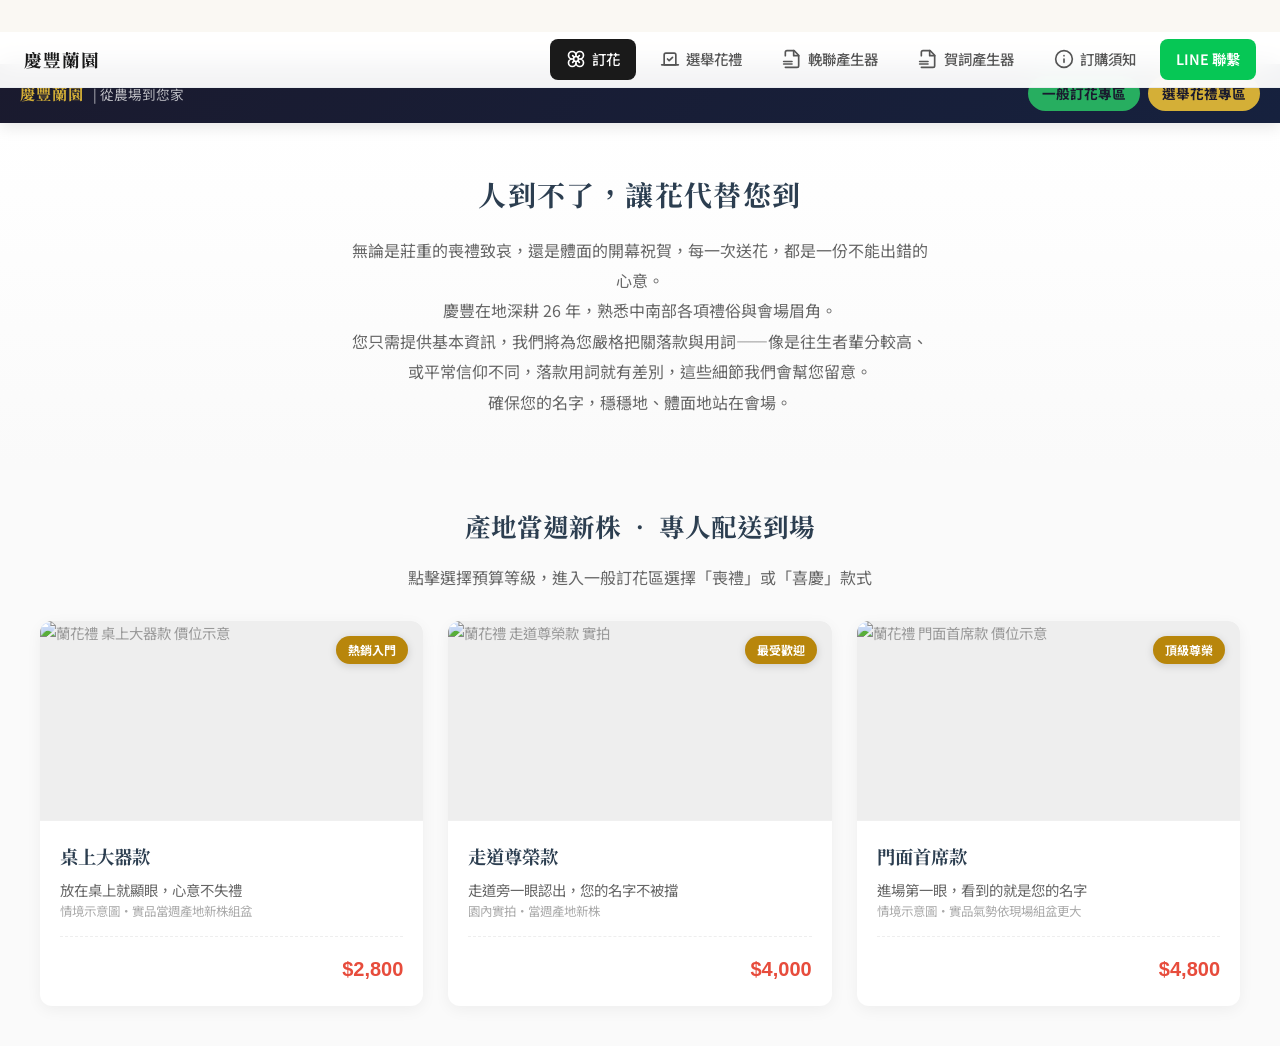
==== index.html @ 632ec134 "Update index.html" ====
<!DOCTYPE html>
<html lang="zh-TW">

<head>
    <meta charset="UTF-8">
    <meta name="viewport" content="width=device-width, initial-scale=1.0">
    <title>慶豐蘭園 - 雲林北港產地直送 | 開幕誌慶・追思花籃・專業蘭花禮</title>
    <meta name="description" content="【雲林嘉義免運配送】北港在地26年蘭園，老師傅專業種植。開幕喬遷、追思致哀，當日現組產地直送。線上訂購快速方便，免出門即刻傳達心意。">

    <!-- Open Graph -->
    <meta property="og:title" content="慶豐蘭園 - 雲林北港產地直送">
    <meta property="og:description" content="開幕誌慶・追思花籃・專業蘭花禮，產地直送到府">
    <meta property="og:type" content="website">

    <!-- Structured Data -->
    <script type="application/ld+json">
    {
        "@context": "https://schema.org",
        "@type": "LocalBusiness",
        "name": "慶豐蘭園",
        "description": "雲林北港專業蝴蝶蘭農場，提供開幕誌慶、追思花籃、廟宇聖誕花禮，產地直送",
        "address": {
            "@type": "PostalAddress",
            "addressLocality": "北港鎮",
            "addressRegion": "雲林縣",
            "addressCountry": "TW"
        },
        "telephone": "0988-811-607",
        "priceRange": "$$"
    }
    </script>

    <link rel="preconnect" href="https://fonts.googleapis.com">
    <link rel="preconnect" href="https://fonts.gstatic.com" crossorigin>
    <link
        href="https://fonts.googleapis.com/css2?family=LXGW+WenKai+TC:wght@400;700&family=Noto+Sans+TC:wght@400;500;700&family=Noto+Serif+TC:wght@500;700&display=swap"
        rel="stylesheet">

    <style>
        /* ===== Design System ===== */
        :root {
            --bg-white: #FAF8F3;
            /* Cream color */
            --bg-light: #F4F1E9;
            /* Slightly darker cream for alternating */
            --text-dark: #1A1A1A;
            --text-mid: #555555;
            --text-light: #999999;
            --accent-gold: #B8860B;
            /* Accent Gold */
            --accent-gold-hover: #997009;
            --primary-green: #1B4332;
            /* Primary Dark Green */
            --primary-green-hover: #143527;
            --funeral-dark: #2c2c2c;
            --funeral-bg: #1B4332;
            --line-green: #06C755;
            --border: #E8E6DF;
            --shadow: 0 4px 12px rgba(0, 0, 0, 0.04);
            --shadow-hover: 0 10px 25px rgba(27, 67, 50, 0.08);
            --radius: 12px;
            --radius-lg: 16px;
        }

        * {
            margin: 0;
            padding: 0;
            box-sizing: border-box;
        }

        html {
            scroll-behavior: smooth;
        }

        body {
            font-family: 'Noto Sans TC', sans-serif;
            background: var(--bg-white);
            color: var(--text-dark);
            line-height: 1.7;
        }

        h1,
        h2,
        h3,
        .step-title {
            font-family: 'Noto Serif TC', serif;
        }

        /* ===== Hero ===== */
        .hero {
            min-height: 60vh;
            background: var(--primary-green);
            display: flex;
            flex-direction: column;
            justify-content: center;
            align-items: center;
            text-align: center;
            padding: 80px 24px 60px;
            position: relative;
            overflow: hidden;
        }

        .hero-photo-placeholder {
            position: absolute;
            inset: 0;
            background: linear-gradient(135deg, var(--primary-green) 0%, #0d2818 100%);
            opacity: 1;
        }

        .hero-content {
            position: relative;
            z-index: 1;
            max-width: 700px;
        }

        .hero-badge {
            display: inline-block;
            background: rgba(184, 134, 11, 0.2);
            color: var(--accent-gold);
            padding: 6px 20px;
            border-radius: 50px;
            font-size: 0.85rem;
            font-weight: 500;
            margin-bottom: 20px;
            border: 1px solid rgba(184, 134, 11, 0.3);
        }

        .hero h1 {
            font-size: 3rem;
            font-weight: 700;
            color: #fff;
            margin-bottom: 12px;
            letter-spacing: 4px;
        }

        .hero-subtitle {
            font-size: 1.15rem;
            color: rgba(255, 255, 255, 0.8);
            margin-bottom: 36px;
            font-weight: 400;
        }

        .hero-cta {
            display: inline-block;
            background: var(--accent-gold);
            color: #fff;
            padding: 16px 40px;
            border-radius: 50px;
            font-size: 1.1rem;
            font-weight: 700;
            text-decoration: none;
            transition: all 0.3s;
            box-shadow: 0 6px 20px rgba(184, 134, 11, 0.3);
        }

        .hero-cta:hover {
            transform: translateY(-2px);
            box-shadow: 0 10px 30px rgba(184, 134, 11, 0.4);
        }

        /* ===== Main Content ===== */
        .main-content {
            max-width: 680px;
            margin: 0 auto;
            padding: 0 16px;
        }

        /* ===== Cleaned up old form CSS ===== */

        /* ===== Footer ===== */
        .site-footer {
            background: var(--primary-green);
            color: rgba(255, 255, 255, 0.6);
            text-align: center;
            padding: 48px 24px;
            font-size: 0.85rem;
            line-height: 2;
        }

        .site-footer a {
            color: var(--accent-gold);
            text-decoration: none;
        }

        .site-footer a:hover {
            text-decoration: underline;
        }

        /* ===== Responsive ===== */
        @media (max-width: 600px) {
            .hero h1 {
                font-size: 2.2rem;
            }

            .scene-grid {
                grid-template-columns: 1fr;
            }

            .form-row {
                grid-template-columns: 1fr;
            }

            .card-preview {
                max-width: 100%;
            }
        }

        /* === 首頁目錄與工具區專用樣式 === */
        /* 頂部品牌列 */
        .top-brand-bar {
            background: linear-gradient(135deg, #1a1a2e 0%, #16213e 100%);
            color: #fff;
            padding: 12px 20px;
            display: flex;
            justify-content: space-between;
            align-items: center;
            font-size: 0.95rem;
            position: sticky;
            top: 0;
            z-index: 100;
            box-shadow: 0 4px 15px rgba(0, 0, 0, 0.1);
        }

        .brand-info strong {
            font-family: 'Noto Serif TC', serif;
            letter-spacing: 1px;
            color: #d4af37;
        }

        .brand-info span {
            color: rgba(255, 255, 255, 0.7);
            font-size: 0.85rem;
            margin-left: 6px;
        }

        .election-btn {
            background: #d4af37;
            color: #1a1a2e;
            padding: 6px 14px;
            border-radius: 20px;
            font-weight: bold;
            font-size: 0.85rem;
            text-decoration: none;
            transition: transform 0.2s, box-shadow 0.2s;
        }

        .election-btn:hover {
            transform: translateY(-1px);
            box-shadow: 0 4px 10px rgba(212, 175, 55, 0.3);
            color: #1a1a2e;
        }

        /* 目錄區塊 */
        .catalog-section {
            padding: 40px 20px;
            background: #fafafa;
        }

        .catalog-header {
            text-align: center;
            margin-bottom: 30px;
        }

        .catalog-header h2 {
            font-family: 'Noto Serif TC', serif;
            color: #2c3e50;
            margin-bottom: 15px;
            font-size: 1.6rem;
        }

        .catalog-filters {
            display: flex;
            justify-content: center;
            gap: 10px;
            flex-wrap: wrap;
        }

        .filter-btn {
            padding: 8px 16px;
            border: 1px solid #ddd;
            background: #fff;
            border-radius: 20px;
            font-size: 0.9rem;
            color: #666;
            cursor: pointer;
            transition: all 0.3s ease;
        }

        .filter-btn.active {
            background: #2c3e50;
            color: #fff;
            border-color: #2c3e50;
        }

        .catalog-grid {
            display: grid;
            grid-template-columns: repeat(auto-fill, minmax(280px, 1fr));
            gap: 25px;
            max-width: 1200px;
            margin: 0 auto;
        }

        .product-card {
            background: #fff;
            border-radius: 12px;
            overflow: hidden;
            box-shadow: 0 4px 15px rgba(0, 0, 0, 0.05);
            transition: transform 0.3s ease, box-shadow 0.3s ease;
            cursor: pointer;
            position: relative;
            display: flex;
            flex-direction: column;
            text-decoration: none;
        }

        .product-card:hover {
            transform: translateY(-5px);
            box-shadow: 0 10px 25px rgba(0, 0, 0, 0.1);
        }

        .product-img-placeholder {
            width: 100%;
            height: 200px;
            background: #eee;
            display: flex;
            align-items: center;
            justify-content: center;
            color: #999;
            font-size: 0.9rem;
            border-bottom: 1px solid #f0f0f0;
            object-fit: cover;
        }

        .product-info {
            padding: 20px;
            flex-grow: 1;
            display: flex;
            flex-direction: column;
        }

        .scene-tag {
            position: absolute;
            top: 15px;
            right: 15px;
            padding: 4px 12px;
            border-radius: 20px;
            font-size: 0.75rem;
            font-weight: bold;
            color: #fff;
            box-shadow: 0 2px 8px rgba(0, 0, 0, 0.15);
        }

        .tag-funeral {
            background: #607D8B;
        }

        .tag-celebration {
            background: #e74c3c;
        }

        .product-title {
            font-size: 1.15rem;
            color: #2c3e50;
            margin-bottom: 8px;
            font-weight: 700;
        }

        .product-desc {
            font-size: 0.9rem;
            color: #666;
            margin-bottom: 15px;
            line-height: 1.4;
            flex-grow: 1;
            display: -webkit-box;
            -webkit-line-clamp: 2;
            line-clamp: 2;
            -webkit-box-orient: vertical;
            overflow: hidden;
        }

        .product-price {
            font-size: 1.25rem;
            color: #e74c3c;
            font-weight: bold;
            font-family: 'Inter', sans-serif;
            text-align: right;
            border-top: 1px dashed #eee;
            padding-top: 15px;
        }

        /* 工具區塊 */
        .tools-section {
            padding: 40px 20px;
            background: #fff;
        }

        .tools-card {
            max-width: 800px;
            margin: 0 auto;
            background: linear-gradient(135deg, #fdfbfb 0%, #ebedee 100%);
            border-radius: 16px;
            padding: 30px;
            text-align: center;
            box-shadow: 0 10px 30px rgba(0, 0, 0, 0.05);
            border: 1px solid rgba(255, 255, 255, 0.6);
        }

        .tools-card h3 {
            font-family: 'Noto Serif TC', serif;
            color: #2c3e50;
            margin-bottom: 10px;
        }

        .tools-card p {
            color: #666;
            margin-bottom: 25px;
            font-size: 0.95rem;
        }

        .tools-links {
            display: flex;
            justify-content: center;
            gap: 15px;
            flex-wrap: wrap;
        }
    </style>
</head>

<body>


    <!-- 窄幅品牌橫幅 -->
    <header class="top-brand-bar">
        <div class="brand-info">
            <strong>慶豐蘭園</strong> <span>| 從農場到您家</span>
        </div>
        <div style="display:flex; gap:8px;">
            <a href="index-v2.html" class="election-btn" style="background:#27ae60; text-decoration:none;">一般訂花專區</a>
            <a href="https://judahai.github.io/qingfeng-orchid/election/" class="election-btn"
                style="text-decoration:none;" target="_blank">選舉花禮專區</a>
        </div>
    </header>

    <!-- 信任承諾區塊 (戴假外地不熟客的第一屏) -->
    <section
        style="padding: 48px 20px; background: linear-gradient(180deg, #fff 0%, #fafafa 100%); text-align: center;">
        <div style="max-width: 700px; margin: 0 auto;">
            <h2
                style="font-family: 'Noto Serif TC', serif; color: #2c3e50; font-size: 1.75rem; margin-bottom: 16px; letter-spacing: 0.05em;">
                人到不了，讓花代替您到</h2>
            <p style="color: #666; font-size: 1rem; line-height: 1.9; max-width: 580px; margin: 0 auto;">
                無論是莊重的喪禮致哀，還是體面的開幕祝賀，每一次送花，都是一份不能出錯的心意。<br>
                慶豐在地深耕 26 年，熟悉中南部各項禮俗與會場眉角。<br>
                您只需提供基本資訊，我們將為您嚴格把關落款與用詞——像是往生者輩分較高、或平常信仰不同，落款用詞就有差別，這些細節我們會幫您留意。<br>
                確保您的名字，穩穩地、體面地站在會場。
            </p>
        </div>
    </section>


    <!-- 商品目錄照片牆 (依價位等級展示) -->
    <section class="catalog-section" id="catalog-section">
        <div class="catalog-header">
            <h2>產地當週新株 ‧ 專人配送到場</h2>
            <p style="color: #666; margin-top: 10px;">點擊選擇預算等級，進入一般訂花區選擇「喪禮」或「喜慶」款式</p>
        </div>
        <div class="catalog-grid" id="catalog-grid" style="grid-template-columns: repeat(auto-fit, minmax(320px, 1fr));">
            
            <!-- $2,800 桌上大器款 -->
            <div class="product-card" onclick="location.href='index-v2.html'" style="cursor: pointer;">
                <img src="images/level7.webp" alt="蘭花禮 桌上大器款 價位示意" class="product-img-placeholder" style="object-fit:cover;" decoding="async" width="400" height="300">
                <div class="product-info">
                    <span class="scene-tag" style="background:#B8860B;">熱銷入門</span>
                    <h3 class="product-title">桌上大器款</h3>
                    <p class="product-desc">放在桌上就顯眼，心意不失禮
                        <br><span style="font-size:0.78rem;color:#aaa;">情境示意圖・實品當週產地新株組盆</span></p>
                    <div class="product-price">$2,800</div>
                </div>
            </div>

            <!-- $4,000 走道尊榮款 -->
            <div class="product-card" onclick="location.href='index-v2.html'" style="cursor: pointer;">
                <img src="images/level10.webp" alt="蘭花禮 走道尊榮款 實拍" class="product-img-placeholder" style="object-fit:cover;" decoding="async" width="400" height="300">
                <div class="product-info">
                    <span class="scene-tag" style="background:#B8860B;">最受歡迎</span>
                    <h3 class="product-title">走道尊榮款</h3>
                    <p class="product-desc">走道旁一眼認出，您的名字不被擋
                        <br><span style="font-size:0.78rem;color:#aaa;">園內實拍・當週產地新株</span></p>
                    <div class="product-price">$4,000</div>
                </div>
            </div>

            <!-- $4,800 門面首席款 -->
            <div class="product-card" onclick="location.href='index-v2.html'" style="cursor: pointer;">
                <img src="images/level12.webp" alt="蘭花禮 門面首席款 價位示意" class="product-img-placeholder" style="object-fit:cover;" decoding="async" width="400" height="300">
                <div class="product-info">
                    <span class="scene-tag" style="background:#B8860B;">頂級尊榮</span>
                    <h3 class="product-title">門面首席款</h3>
                    <p class="product-desc">進場第一眼，看到的就是您的名字
                        <br><span style="font-size:0.78rem;color:#aaa;">情境示意圖・實品氣勢依現場組盆更大</span></p>
                    <div class="product-price">$4,800</div>
                </div>
            </div>

        </div>
    </section>

    <script src="nav.js?v=2"></script>
</body>
</html>
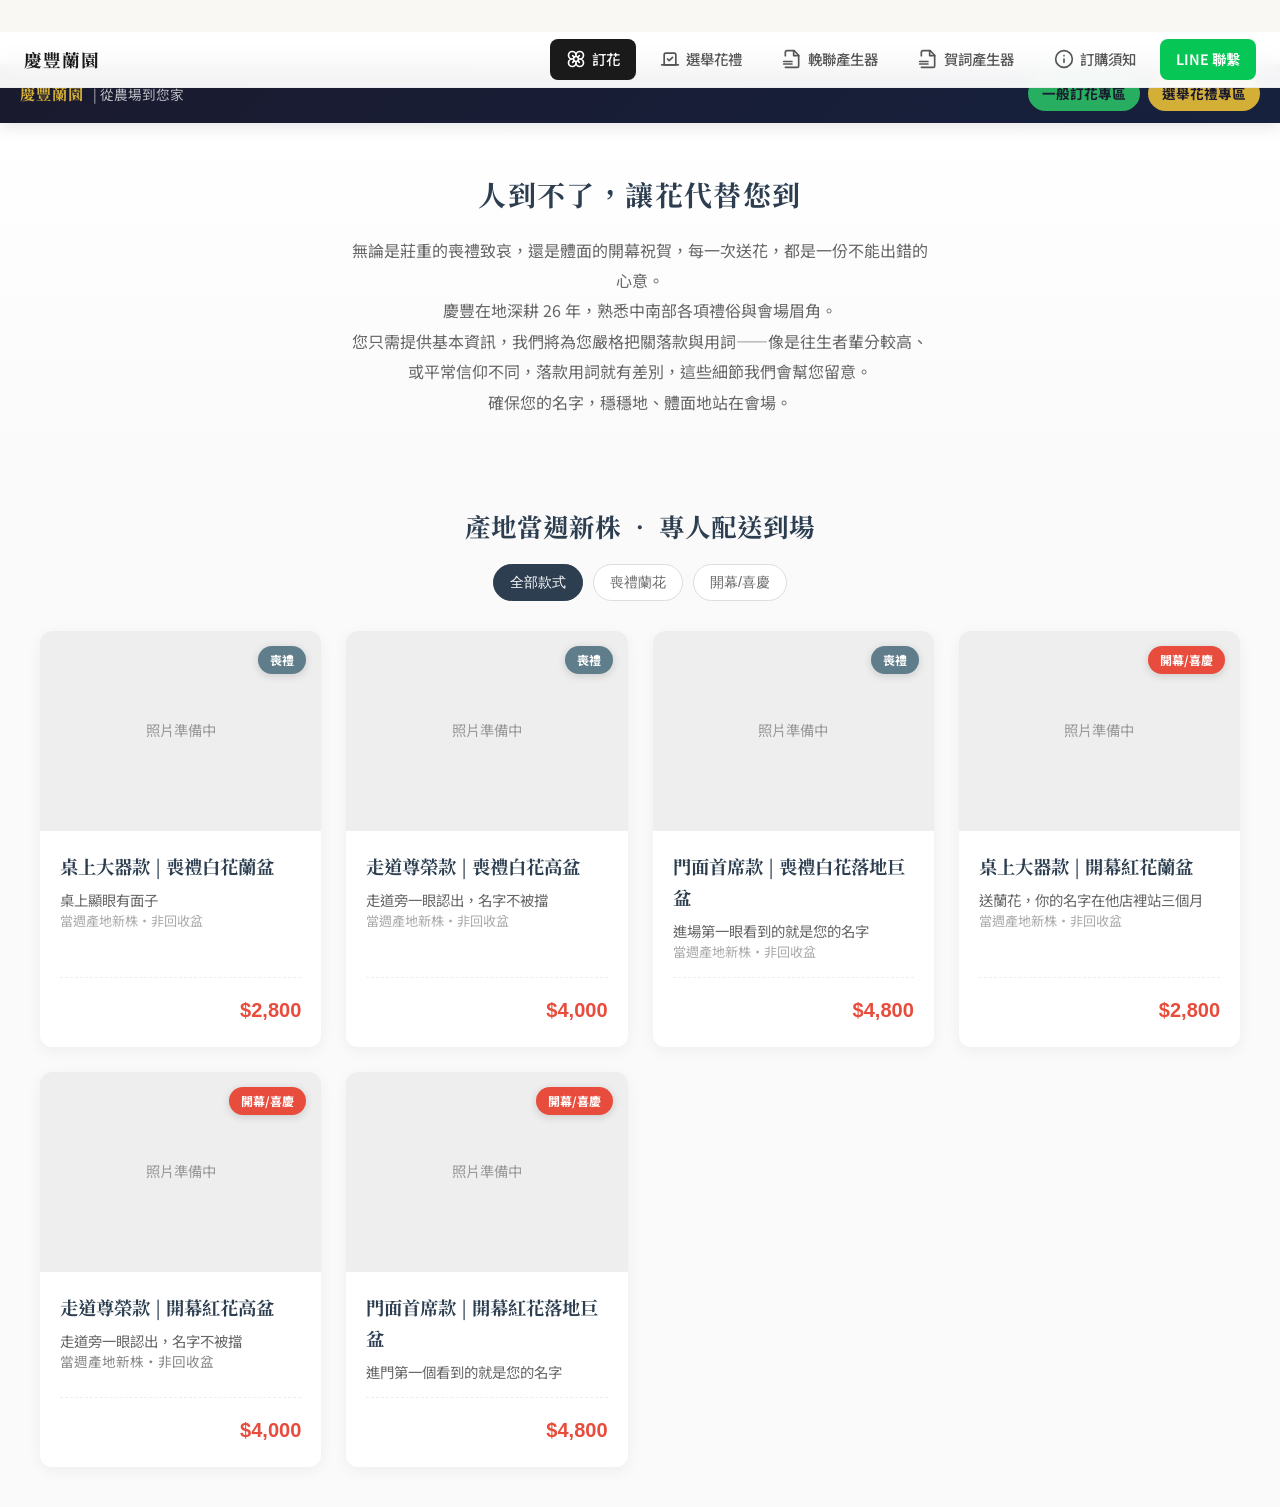
==== commit 54ba58af: "Update index.html" ====
--- a/index.html
+++ b/index.html
@@ -462,46 +462,76 @@
     <section class="catalog-section" id="catalog-section">
         <div class="catalog-header">
             <h2>產地當週新株 ‧ 專人配送到場</h2>
-            <p style="color: #666; margin-top: 10px;">點擊選擇預算等級，進入一般訂花區選擇「喪禮」或「喜慶」款式</p>
+            <div class="catalog-filters">
+                <button class="filter-btn active" data-filter="all" onclick="filterCatalog('all', this)">全部款式</button>
+                <button class="filter-btn" data-filter="funeral" onclick="filterCatalog('funeral', this)">喪禮蘭花</button>
+                <button class="filter-btn" data-filter="celebration"
+                    onclick="filterCatalog('celebration', this)">開幕/喜慶</button>
+            </div>
         </div>
-        <div class="catalog-grid" id="catalog-grid" style="grid-template-columns: repeat(auto-fit, minmax(320px, 1fr));">
-            
-            <!-- $2,800 桌上大器款 -->
-            <div class="product-card" onclick="location.href='index-v2.html'" style="cursor: pointer;">
-                <img src="images/level7.webp" alt="蘭花禮 桌上大器款 價位示意" class="product-img-placeholder" style="object-fit:cover;" decoding="async" width="400" height="300">
+        <div class="catalog-grid" id="catalog-grid">
+            <!-- 喪禮 -->
+            <div class="product-card" data-category="funeral" onclick="selectCatalogProduct('funeral', 'f7')"
+                id="card-f7">
+                <img src="images/f7.jpg" alt="慶豐蘭園花禮" class="product-img-placeholder" loading="lazy" decoding="async" width="400" height="300" onerror="this.outerHTML='<div class=\'product-img-placeholder\'>照片準備中</div>'">
                 <div class="product-info">
-                    <span class="scene-tag" style="background:#B8860B;">熱銷入門</span>
-                    <h3 class="product-title">桌上大器款</h3>
-                    <p class="product-desc">放在桌上就顯眼，心意不失禮
-                        <br><span style="font-size:0.78rem;color:#aaa;">情境示意圖・實品當週產地新株組盆</span></p>
+                    <span class="scene-tag tag-funeral">喪禮</span>
+                    <h3 class="product-title">桌上大器款 | 喪禮白花蘭盆</h3>
+                    <p class="product-desc">桌上顯眼有面子<br><span style="font-size:0.82rem; color:#aaa;">當週產地新株・非回收盆</span></p>
                     <div class="product-price">$2,800</div>
                 </div>
             </div>
-
-            <!-- $4,000 走道尊榮款 -->
-            <div class="product-card" onclick="location.href='index-v2.html'" style="cursor: pointer;">
-                <img src="images/level10.webp" alt="蘭花禮 走道尊榮款 實拍" class="product-img-placeholder" style="object-fit:cover;" decoding="async" width="400" height="300">
+            <div class="product-card" data-category="funeral" onclick="selectCatalogProduct('funeral', 'f10')"
+                id="card-f10">
+                <img src="images/f10.jpg" alt="慶豐蘭園花禮" class="product-img-placeholder" loading="lazy" decoding="async" width="400" height="300" onerror="this.outerHTML='<div class=\'product-img-placeholder\'>照片準備中</div>'">
                 <div class="product-info">
-                    <span class="scene-tag" style="background:#B8860B;">最受歡迎</span>
-                    <h3 class="product-title">走道尊榮款</h3>
-                    <p class="product-desc">走道旁一眼認出，您的名字不被擋
-                        <br><span style="font-size:0.78rem;color:#aaa;">園內實拍・當週產地新株</span></p>
+                    <span class="scene-tag tag-funeral">喪禮</span>
+                    <h3 class="product-title">走道尊榮款 | 喪禮白花高盆</h3>
+                    <p class="product-desc">走道旁一眼認出，名字不被擋<br><span style="font-size:0.82rem; color:#aaa;">當週產地新株・非回收盆</span></p>
                     <div class="product-price">$4,000</div>
                 </div>
             </div>
-
-            <!-- $4,800 門面首席款 -->
-            <div class="product-card" onclick="location.href='index-v2.html'" style="cursor: pointer;">
-                <img src="images/level12.webp" alt="蘭花禮 門面首席款 價位示意" class="product-img-placeholder" style="object-fit:cover;" decoding="async" width="400" height="300">
+            <div class="product-card" data-category="funeral" onclick="selectCatalogProduct('funeral', 'f12')"
+                id="card-f12">
+                <img src="images/f12.jpg" alt="慶豐蘭園花禮" class="product-img-placeholder" loading="lazy" decoding="async" width="400" height="300" onerror="this.outerHTML='<div class=\'product-img-placeholder\'>照片準備中</div>'">
                 <div class="product-info">
-                    <span class="scene-tag" style="background:#B8860B;">頂級尊榮</span>
-                    <h3 class="product-title">門面首席款</h3>
-                    <p class="product-desc">進場第一眼，看到的就是您的名字
-                        <br><span style="font-size:0.78rem;color:#aaa;">情境示意圖・實品氣勢依現場組盆更大</span></p>
+                    <span class="scene-tag tag-funeral">喪禮</span>
+                    <h3 class="product-title">門面首席款 | 喪禮白花落地巨盆</h3>
+                    <p class="product-desc">進場第一眼看到的就是您的名字<br><span style="font-size:0.82rem; color:#aaa;">當週產地新株・非回收盆</span></p>
                     <div class="product-price">$4,800</div>
                 </div>
             </div>
-
+            <!-- 開幕/喜慶 -->
+            <div class="product-card" data-category="celebration" onclick="selectCatalogProduct('celebration', 'c7')"
+                id="card-c7">
+                <img src="images/c7.jpg" alt="慶豐蘭園花禮" class="product-img-placeholder" loading="lazy" decoding="async" width="400" height="300" onerror="this.outerHTML='<div class=\'product-img-placeholder\'>照片準備中</div>'">
+                <div class="product-info">
+                    <span class="scene-tag tag-celebration">開幕/喜慶</span>
+                    <h3 class="product-title">桌上大器款 | 開幕紅花蘭盆</h3>
+                    <p class="product-desc">送蘭花，你的名字在他店裡站三個月<br><span style="font-size:0.82rem; color:#aaa;">當週產地新株・非回收盆</span></p>
+                    <div class="product-price">$2,800</div>
+                </div>
+            </div>
+            <div class="product-card" data-category="celebration" onclick="selectCatalogProduct('celebration', 'c10')"
+                id="card-c10">
+                <img src="images/c10.jpg" alt="慶豐蘭園花禮" class="product-img-placeholder" loading="lazy" decoding="async" width="400" height="300" onerror="this.outerHTML='<div class=\'product-img-placeholder\'>照片準備中</div>'">
+                <div class="product-info">
+                    <span class="scene-tag tag-celebration">開幕/喜慶</span>
+                    <h3 class="product-title">走道尊榮款 | 開幕紅花高盆</h3>
+                    <p class="product-desc">走道旁一眼認出，名字不被擋<br><span style="font-size:0.85rem; color:#888;">當週產地新株・非回收盆</span></p>
+                    <div class="product-price">$4,000</div>
+                </div>
+            </div>
+            <div class="product-card" data-category="celebration" onclick="selectCatalogProduct('celebration', 'c12')"
+                id="card-c12">
+                <img src="images/c12.jpg" alt="慶豐蘭園花禮" class="product-img-placeholder" loading="lazy" decoding="async" width="400" height="300" onerror="this.outerHTML='<div class=\'product-img-placeholder\'>照片準備中</div>'">
+                <div class="product-info">
+                    <span class="scene-tag tag-celebration">開幕/喜慶</span>
+                    <h3 class="product-title">門面首席款 | 開幕紅花落地巨盆</h3>
+                    <p class="product-desc">進門第一個看到的就是您的名字</p>
+                    <div class="product-price">$4,800</div>
+                </div>
+            </div>
         </div>
     </section>
 
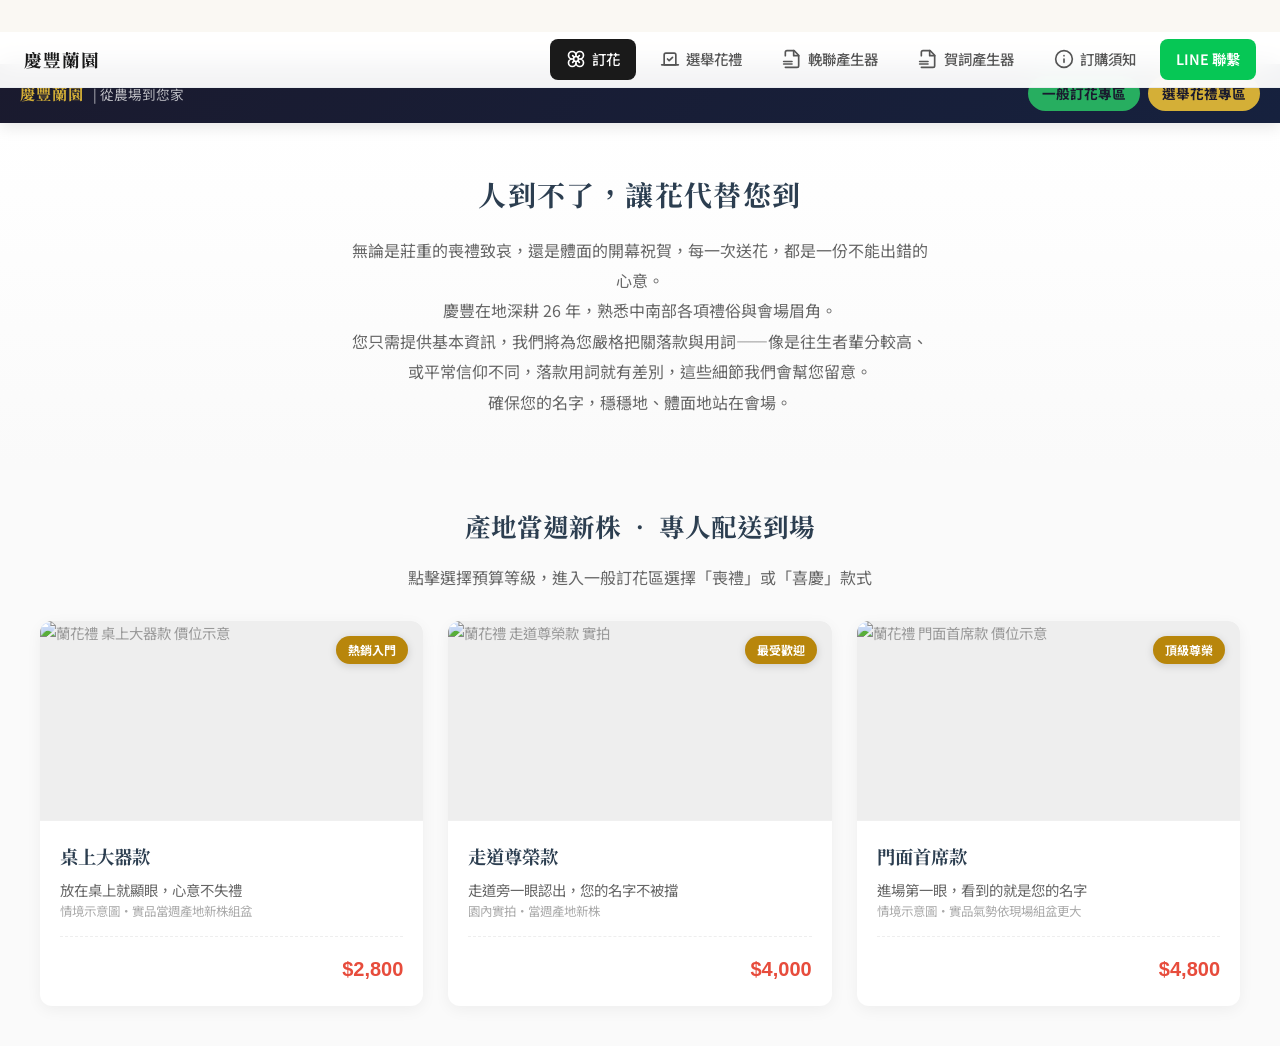
==== commit c35ea700: "Update index.html" ====
--- a/index.html
+++ b/index.html
@@ -462,76 +462,46 @@
     <section class="catalog-section" id="catalog-section">
         <div class="catalog-header">
             <h2>產地當週新株 ‧ 專人配送到場</h2>
-            <div class="catalog-filters">
-                <button class="filter-btn active" data-filter="all" onclick="filterCatalog('all', this)">全部款式</button>
-                <button class="filter-btn" data-filter="funeral" onclick="filterCatalog('funeral', this)">喪禮蘭花</button>
-                <button class="filter-btn" data-filter="celebration"
-                    onclick="filterCatalog('celebration', this)">開幕/喜慶</button>
-            </div>
+            <p style="color: #666; margin-top: 10px;">點擊選擇預算等級，進入一般訂花區選擇「喪禮」或「喜慶」款式</p>
         </div>
-        <div class="catalog-grid" id="catalog-grid">
-            <!-- 喪禮 -->
-            <div class="product-card" data-category="funeral" onclick="selectCatalogProduct('funeral', 'f7')"
-                id="card-f7">
-                <img src="images/f7.jpg" alt="慶豐蘭園花禮" class="product-img-placeholder" loading="lazy" decoding="async" width="400" height="300" onerror="this.outerHTML='<div class=\'product-img-placeholder\'>照片準備中</div>'">
+        <div class="catalog-grid" id="catalog-grid" style="grid-template-columns: repeat(auto-fit, minmax(320px, 1fr));">
+            
+            <!-- $2,800 桌上大器款 -->
+            <div class="product-card" onclick="location.href='index-v2.html'" style="cursor: pointer;">
+                <img src="images/level10.jpg" alt="蘭花禮 桌上大器款 價位示意" class="product-img-placeholder" style="object-fit:cover;" decoding="async" width="400" height="300" onerror="this.src='images/placeholder.jpg'; this.onerror=null;">
                 <div class="product-info">
-                    <span class="scene-tag tag-funeral">喪禮</span>
-                    <h3 class="product-title">桌上大器款 | 喪禮白花蘭盆</h3>
-                    <p class="product-desc">桌上顯眼有面子<br><span style="font-size:0.82rem; color:#aaa;">當週產地新株・非回收盆</span></p>
+                    <span class="scene-tag" style="background:#B8860B;">熱銷入門</span>
+                    <h3 class="product-title">桌上大器款</h3>
+                    <p class="product-desc">放在桌上就顯眼，心意不失禮
+                        <br><span style="font-size:0.78rem;color:#aaa;">情境示意圖・實品當週產地新株組盆</span></p>
                     <div class="product-price">$2,800</div>
                 </div>
             </div>
-            <div class="product-card" data-category="funeral" onclick="selectCatalogProduct('funeral', 'f10')"
-                id="card-f10">
-                <img src="images/f10.jpg" alt="慶豐蘭園花禮" class="product-img-placeholder" loading="lazy" decoding="async" width="400" height="300" onerror="this.outerHTML='<div class=\'product-img-placeholder\'>照片準備中</div>'">
+
+            <!-- $4,000 走道尊榮款 -->
+            <div class="product-card" onclick="location.href='index-v2.html'" style="cursor: pointer;">
+                <img src="images/level10.jpg" alt="蘭花禮 走道尊榮款 實拍" class="product-img-placeholder" style="object-fit:cover;" decoding="async" width="400" height="300" onerror="this.src='images/placeholder.jpg'; this.onerror=null;">
                 <div class="product-info">
-                    <span class="scene-tag tag-funeral">喪禮</span>
-                    <h3 class="product-title">走道尊榮款 | 喪禮白花高盆</h3>
-                    <p class="product-desc">走道旁一眼認出，名字不被擋<br><span style="font-size:0.82rem; color:#aaa;">當週產地新株・非回收盆</span></p>
+                    <span class="scene-tag" style="background:#B8860B;">最受歡迎</span>
+                    <h3 class="product-title">走道尊榮款</h3>
+                    <p class="product-desc">走道旁一眼認出，您的名字不被擋
+                        <br><span style="font-size:0.78rem;color:#aaa;">園內實拍・當週產地新株</span></p>
                     <div class="product-price">$4,000</div>
                 </div>
             </div>
-            <div class="product-card" data-category="funeral" onclick="selectCatalogProduct('funeral', 'f12')"
-                id="card-f12">
-                <img src="images/f12.jpg" alt="慶豐蘭園花禮" class="product-img-placeholder" loading="lazy" decoding="async" width="400" height="300" onerror="this.outerHTML='<div class=\'product-img-placeholder\'>照片準備中</div>'">
+
+            <!-- $4,800 門面首席款 -->
+            <div class="product-card" onclick="location.href='index-v2.html'" style="cursor: pointer;">
+                <img src="images/level10.jpg" alt="蘭花禮 門面首席款 價位示意" class="product-img-placeholder" style="object-fit:cover;" decoding="async" width="400" height="300" onerror="this.src='images/placeholder.jpg'; this.onerror=null;">
                 <div class="product-info">
-                    <span class="scene-tag tag-funeral">喪禮</span>
-                    <h3 class="product-title">門面首席款 | 喪禮白花落地巨盆</h3>
-                    <p class="product-desc">進場第一眼看到的就是您的名字<br><span style="font-size:0.82rem; color:#aaa;">當週產地新株・非回收盆</span></p>
+                    <span class="scene-tag" style="background:#B8860B;">頂級尊榮</span>
+                    <h3 class="product-title">門面首席款</h3>
+                    <p class="product-desc">進場第一眼，看到的就是您的名字
+                        <br><span style="font-size:0.78rem;color:#aaa;">情境示意圖・實品氣勢依現場組盆更大</span></p>
                     <div class="product-price">$4,800</div>
                 </div>
             </div>
-            <!-- 開幕/喜慶 -->
-            <div class="product-card" data-category="celebration" onclick="selectCatalogProduct('celebration', 'c7')"
-                id="card-c7">
-                <img src="images/c7.jpg" alt="慶豐蘭園花禮" class="product-img-placeholder" loading="lazy" decoding="async" width="400" height="300" onerror="this.outerHTML='<div class=\'product-img-placeholder\'>照片準備中</div>'">
-                <div class="product-info">
-                    <span class="scene-tag tag-celebration">開幕/喜慶</span>
-                    <h3 class="product-title">桌上大器款 | 開幕紅花蘭盆</h3>
-                    <p class="product-desc">送蘭花，你的名字在他店裡站三個月<br><span style="font-size:0.82rem; color:#aaa;">當週產地新株・非回收盆</span></p>
-                    <div class="product-price">$2,800</div>
-                </div>
-            </div>
-            <div class="product-card" data-category="celebration" onclick="selectCatalogProduct('celebration', 'c10')"
-                id="card-c10">
-                <img src="images/c10.jpg" alt="慶豐蘭園花禮" class="product-img-placeholder" loading="lazy" decoding="async" width="400" height="300" onerror="this.outerHTML='<div class=\'product-img-placeholder\'>照片準備中</div>'">
-                <div class="product-info">
-                    <span class="scene-tag tag-celebration">開幕/喜慶</span>
-                    <h3 class="product-title">走道尊榮款 | 開幕紅花高盆</h3>
-                    <p class="product-desc">走道旁一眼認出，名字不被擋<br><span style="font-size:0.85rem; color:#888;">當週產地新株・非回收盆</span></p>
-                    <div class="product-price">$4,000</div>
-                </div>
-            </div>
-            <div class="product-card" data-category="celebration" onclick="selectCatalogProduct('celebration', 'c12')"
-                id="card-c12">
-                <img src="images/c12.jpg" alt="慶豐蘭園花禮" class="product-img-placeholder" loading="lazy" decoding="async" width="400" height="300" onerror="this.outerHTML='<div class=\'product-img-placeholder\'>照片準備中</div>'">
-                <div class="product-info">
-                    <span class="scene-tag tag-celebration">開幕/喜慶</span>
-                    <h3 class="product-title">門面首席款 | 開幕紅花落地巨盆</h3>
-                    <p class="product-desc">進門第一個看到的就是您的名字</p>
-                    <div class="product-price">$4,800</div>
-                </div>
-            </div>
+
         </div>
     </section>
 
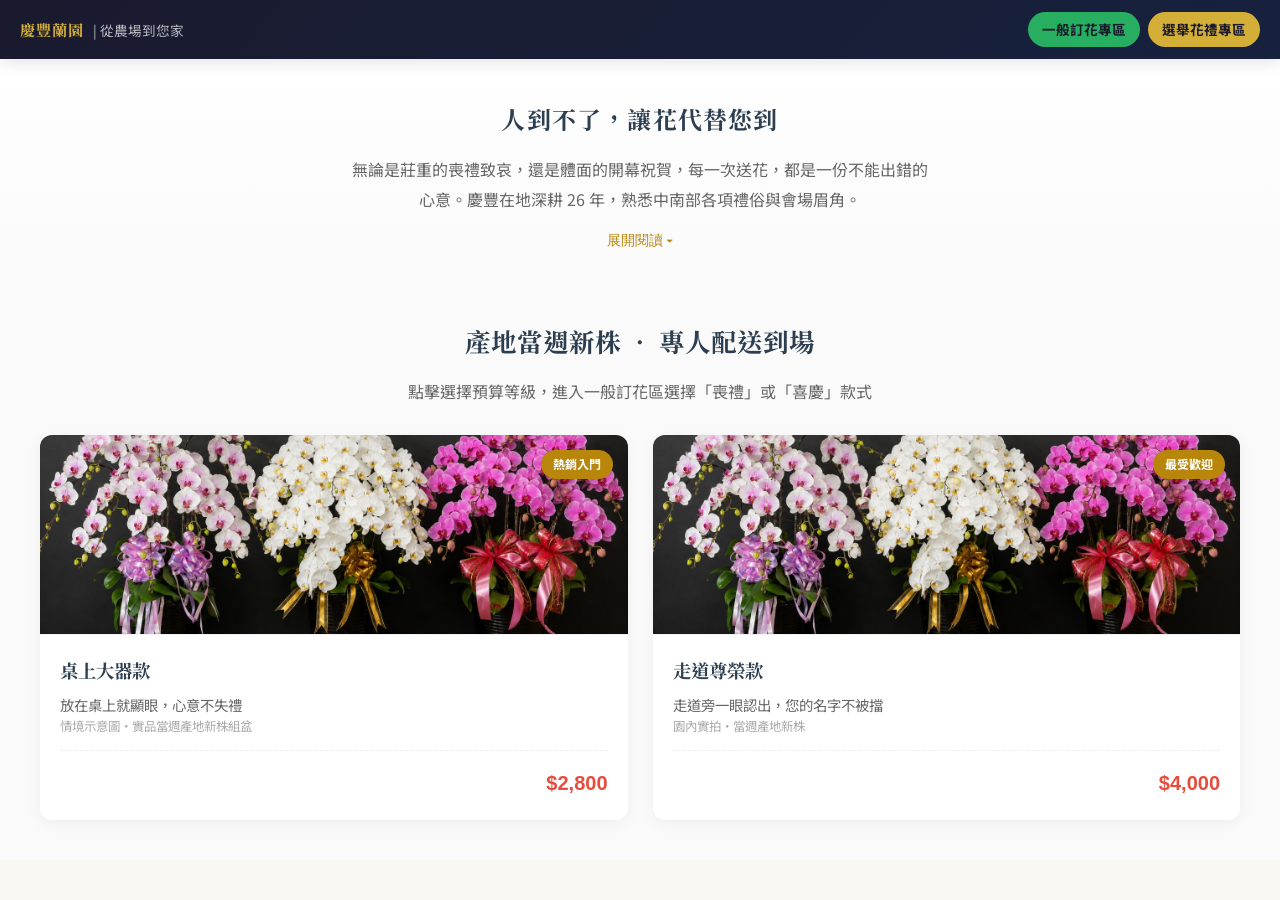
==== commit 0cca7093: "Update index.html" ====
--- a/index.html
+++ b/index.html
@@ -442,20 +442,36 @@
     </header>
 
     <!-- 信任承諾區塊 (戴假外地不熟客的第一屏) -->
-    <section
-        style="padding: 48px 20px; background: linear-gradient(180deg, #fff 0%, #fafafa 100%); text-align: center;">
-        <div style="max-width: 700px; margin: 0 auto;">
-            <h2
-                style="font-family: 'Noto Serif TC', serif; color: #2c3e50; font-size: 1.75rem; margin-bottom: 16px; letter-spacing: 0.05em;">
-                人到不了，讓花代替您到</h2>
-            <p style="color: #666; font-size: 1rem; line-height: 1.9; max-width: 580px; margin: 0 auto;">
-                無論是莊重的喪禮致哀，還是體面的開幕祝賀，每一次送花，都是一份不能出錯的心意。<br>
-                慶豐在地深耕 26 年，熟悉中南部各項禮俗與會場眉角。<br>
-                您只需提供基本資訊，我們將為您嚴格把關落款與用詞——像是往生者輩分較高、或平常信仰不同，落款用詞就有差別，這些細節我們會幫您留意。<br>
-                確保您的名字，穩穩地、體面地站在會場。
+    <section class="intro-section">
+        <div class="intro-content">
+            <h2>人到不了，讓花代替您到</h2>
+            <p class="intro-text" id="introText">
+                無論是莊重的喪禮致哀，還是體面的開幕祝賀，每一次送花，都是一份不能出錯的心意。慶豐在地深耕 26 年，熟悉中南部各項禮俗與會場眉角。
+                <span class="intro-more">您只需提供基本資訊，我們將為您嚴格把關落款與用詞——像是往生者輩分較高、或平常信仰不同，落款用詞就有差別，這些細節我們會幫您留意。確保您的名字，穩穩地、體面地站在會場。</span>
             </p>
+            <button type="button" class="intro-toggle" onclick="toggleIntro()" id="introToggleBtn">展開閱讀 ▾</button>
         </div>
     </section>
+
+    <style>
+    .intro-section { padding: 40px 20px 24px; background: linear-gradient(180deg, #fff 0%, #fafafa 100%); text-align: center; }
+    .intro-content { max-width: 700px; margin: 0 auto; }
+    .intro-content h2 { font-family:'Noto Serif TC', serif; color:#2c3e50; font-size:1.5rem; margin-bottom:14px; letter-spacing:0.05em; }
+    .intro-text { color:#666; font-size:1rem; line-height:1.9; max-width:580px; margin:0 auto; }
+    .intro-more { display:none; }
+    .intro-text.expanded .intro-more { display:inline; }
+    .intro-toggle { margin-top:10px; background:none; border:none; color:var(--accent-gold); font-size:0.9rem; font-weight:500; cursor:pointer; padding:6px 12px; }
+    .intro-toggle:hover { text-decoration:underline; }
+    </style>
+
+    <script>
+    function toggleIntro() {
+        const text = document.getElementById('introText');
+        const btn = document.getElementById('introToggleBtn');
+        text.classList.toggle('expanded');
+        btn.textContent = text.classList.contains('expanded') ? '收合 ▴' : '展開閱讀 ▾';
+    }
+    </script>
 
 
     <!-- 商品目錄照片牆 (依價位等級展示) -->
@@ -491,20 +507,4 @@
             </div>
 
             <!-- $4,800 門面首席款 -->
-            <div class="product-card" onclick="location.href='index-v2.html'" style="cursor: pointer;">
-                <img src="images/level10.jpg" alt="蘭花禮 門面首席款 價位示意" class="product-img-placeholder" style="object-fit:cover;" decoding="async" width="400" height="300" onerror="this.src='images/placeholder.jpg'; this.onerror=null;">
-                <div class="product-info">
-                    <span class="scene-tag" style="background:#B8860B;">頂級尊榮</span>
-                    <h3 class="product-title">門面首席款</h3>
-                    <p class="product-desc">進場第一眼，看到的就是您的名字
-                        <br><span style="font-size:0.78rem;color:#aaa;">情境示意圖・實品氣勢依現場組盆更大</span></p>
-                    <div class="product-price">$4,800</div>
-                </div>
-            </div>
-
-        </div>
-    </section>
-
-    <script src="nav.js?v=2"></script>
-</body>
-</html>
+       
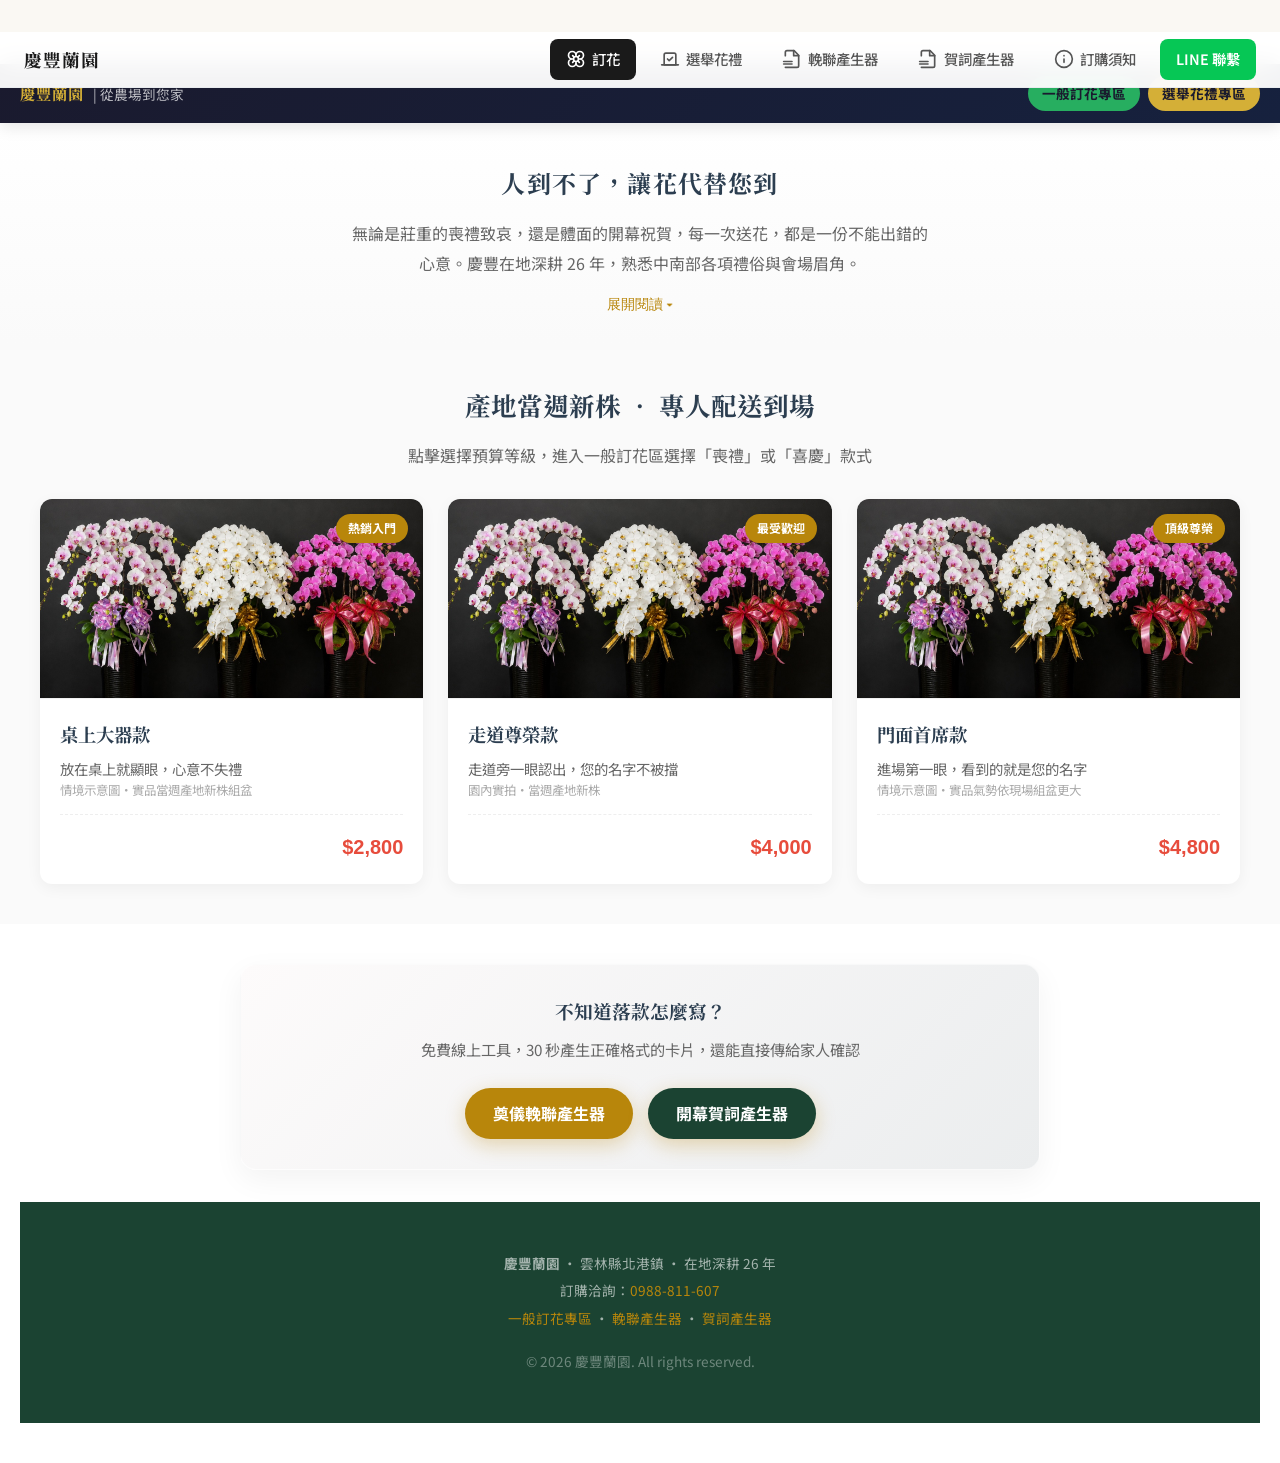
==== commit 98e49a71: "Update index.html" ====
--- a/index.html
+++ b/index.html
@@ -507,4 +507,47 @@
             </div>
 
             <!-- $4,800 門面首席款 -->
-       
+            <div class="product-card" onclick="location.href='index-v2.html'" style="cursor: pointer;">
+                <img src="images/level10.jpg" alt="蘭花禮 門面首席款 價位示意" class="product-img-placeholder" style="object-fit:cover;" decoding="async" width="400" height="300" onerror="this.src='images/placeholder.jpg'; this.onerror=null;">
+                <div class="product-info">
+                    <span class="scene-tag" style="background:#B8860B;">頂級尊榮</span>
+                    <h3 class="product-title">門面首席款</h3>
+                    <p class="product-desc">進場第一眼，看到的就是您的名字
+                        <br><span style="font-size:0.78rem;color:#aaa;">情境示意圖・實品氣勢依現場組盆更大</span></p>
+                    <div class="product-price">$4,800</div>
+                </div>
+            </div>
+
+        </div>
+    </section>
+
+    <!-- 工具＋頁尾整合區：商品可持續擴充，這塊固定在最下方 -->
+    <section class="bottom-section">
+        <div class="tools-card">
+            <h3>不知道落款怎麼寫？</h3>
+            <p>免費線上工具，30 秒產生正確格式的卡片，還能直接傳給家人確認</p>
+            <div class="tools-links">
+                <a href="condolence.html" class="hero-cta" style="padding:12px 28px; font-size:1rem;">奠儀輓聯產生器</a>
+                <a href="greeting.html" class="hero-cta" style="padding:12px 28px; font-size:1rem; background:var(--primary-green);">開幕賀詞產生器</a>
+            </div>
+        </div>
+
+        <footer class="site-footer" style="margin-top:32px;">
+            <p><strong>慶豐蘭園</strong> ‧ 雲林縣北港鎮 ‧ 在地深耕 26 年</p>
+            <p>訂購洽詢：<a href="tel:0988811607">0988-811-607</a></p>
+            <p>
+                <a href="index-v2.html">一般訂花專區</a> ‧
+                <a href="condolence.html">輓聯產生器</a> ‧
+                <a href="greeting.html">賀詞產生器</a>
+            </p>
+            <p style="margin-top:16px; opacity:0.6;">&copy; 2026 慶豐蘭園. All rights reserved.</p>
+        </footer>
+    </section>
+
+    <style>
+    .bottom-section { padding: 40px 20px; background: #fff; }
+    </style>
+
+    <script src="nav.js?v=2"></script>
+</body>
+</html>
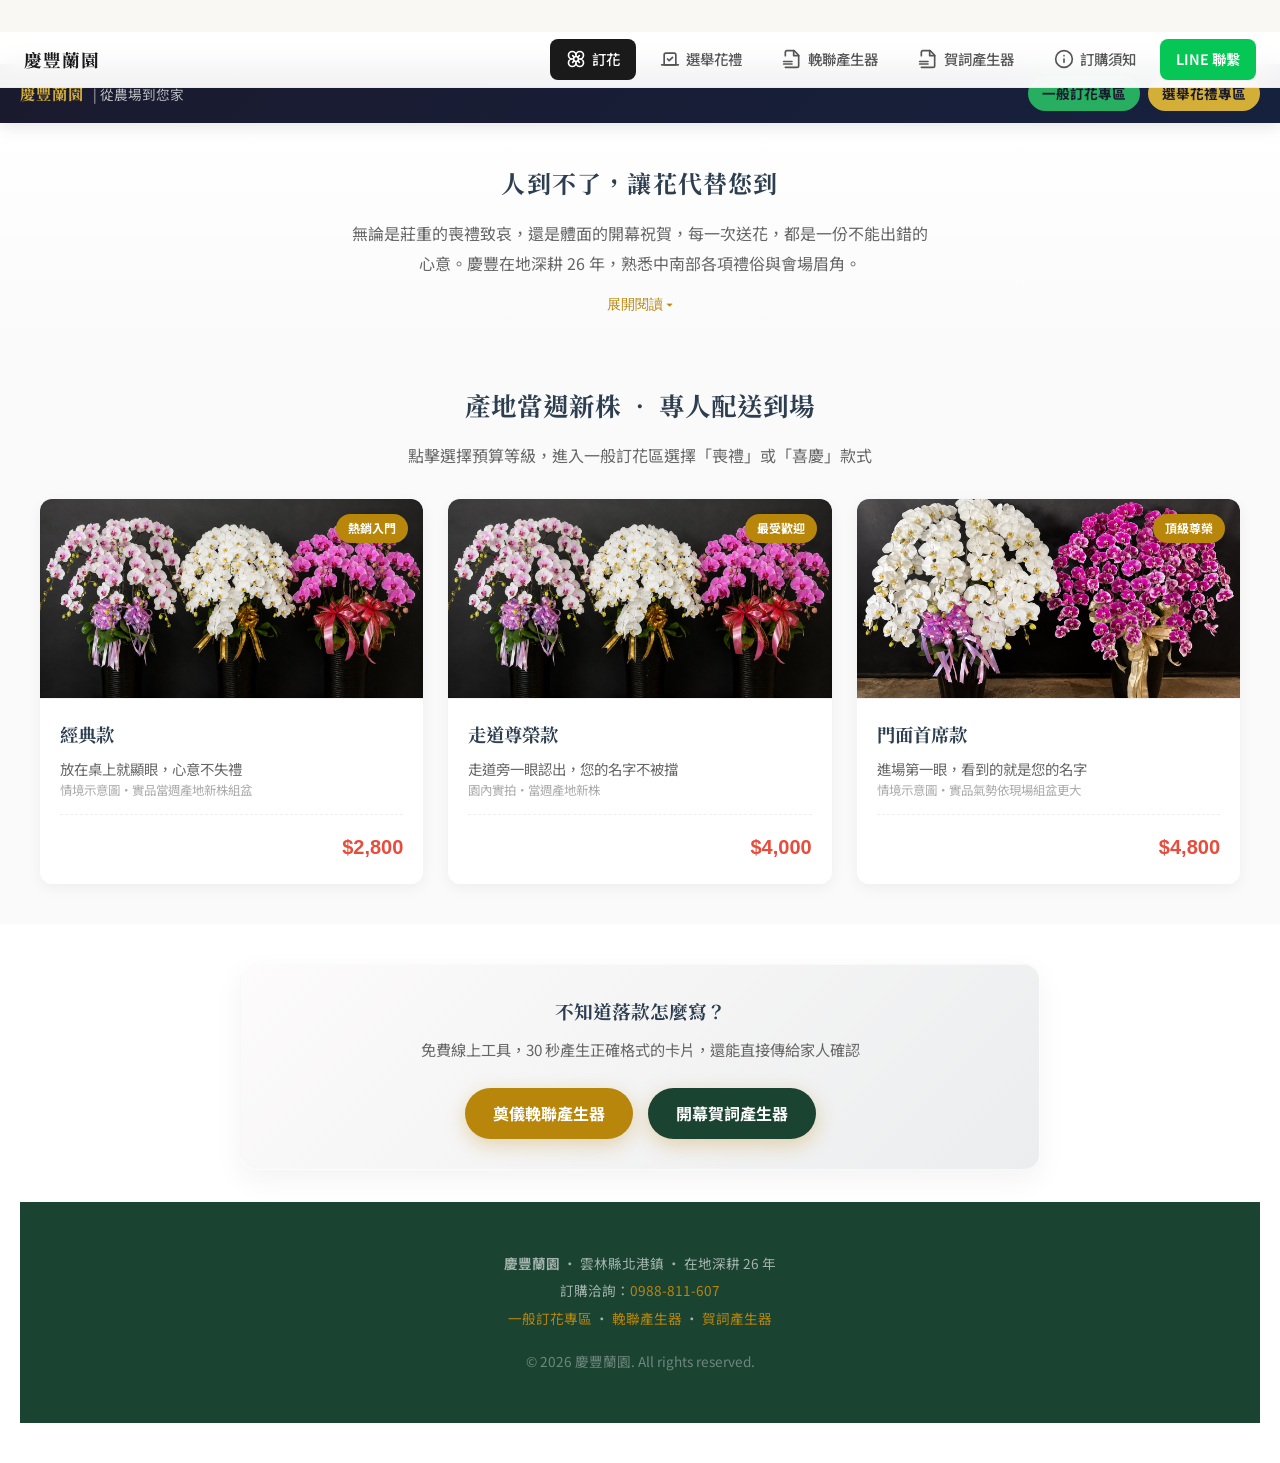
==== commit de7578fb: "Improve order confirmation and election filters" ====
--- a/index.html
+++ b/index.html
@@ -482,12 +482,12 @@
         </div>
         <div class="catalog-grid" id="catalog-grid" style="grid-template-columns: repeat(auto-fit, minmax(320px, 1fr));">
             
-            <!-- $2,800 桌上大器款 -->
-            <div class="product-card" onclick="location.href='index-v2.html'" style="cursor: pointer;">
-                <img src="images/level10.jpg" alt="蘭花禮 桌上大器款 價位示意" class="product-img-placeholder" style="object-fit:cover;" decoding="async" width="400" height="300" onerror="this.src='images/placeholder.jpg'; this.onerror=null;">
-                <div class="product-info">
-                    <span class="scene-tag" style="background:#B8860B;">熱銷入門</span>
-                    <h3 class="product-title">桌上大器款</h3>
+            <!-- $2,800 經典款 -->
+            <div class="product-card" onclick="location.href='index-v2.html'" style="cursor: pointer;">
+                <img src="images/level10.jpg" alt="蘭花禮 經典款 價位示意" class="product-img-placeholder" style="object-fit:cover;" decoding="async" width="400" height="300" onerror="this.src='images/placeholder.jpg'; this.onerror=null;">
+                <div class="product-info">
+                    <span class="scene-tag" style="background:#B8860B;">熱銷入門</span>
+                    <h3 class="product-title">經典款</h3>
                     <p class="product-desc">放在桌上就顯眼，心意不失禮
                         <br><span style="font-size:0.78rem;color:#aaa;">情境示意圖・實品當週產地新株組盆</span></p>
                     <div class="product-price">$2,800</div>
@@ -508,7 +508,7 @@
 
             <!-- $4,800 門面首席款 -->
             <div class="product-card" onclick="location.href='index-v2.html'" style="cursor: pointer;">
-                <img src="images/level10.jpg" alt="蘭花禮 門面首席款 價位示意" class="product-img-placeholder" style="object-fit:cover;" decoding="async" width="400" height="300" onerror="this.src='images/placeholder.jpg'; this.onerror=null;">
+                <img src="images/level12.png" alt="蘭花禮 門面首席款 價位示意" class="product-img-placeholder" style="object-fit:cover;" decoding="async" width="400" height="300" onerror="this.src='images/placeholder.jpg'; this.onerror=null;">
                 <div class="product-info">
                     <span class="scene-tag" style="background:#B8860B;">頂級尊榮</span>
                     <h3 class="product-title">門面首席款</h3>
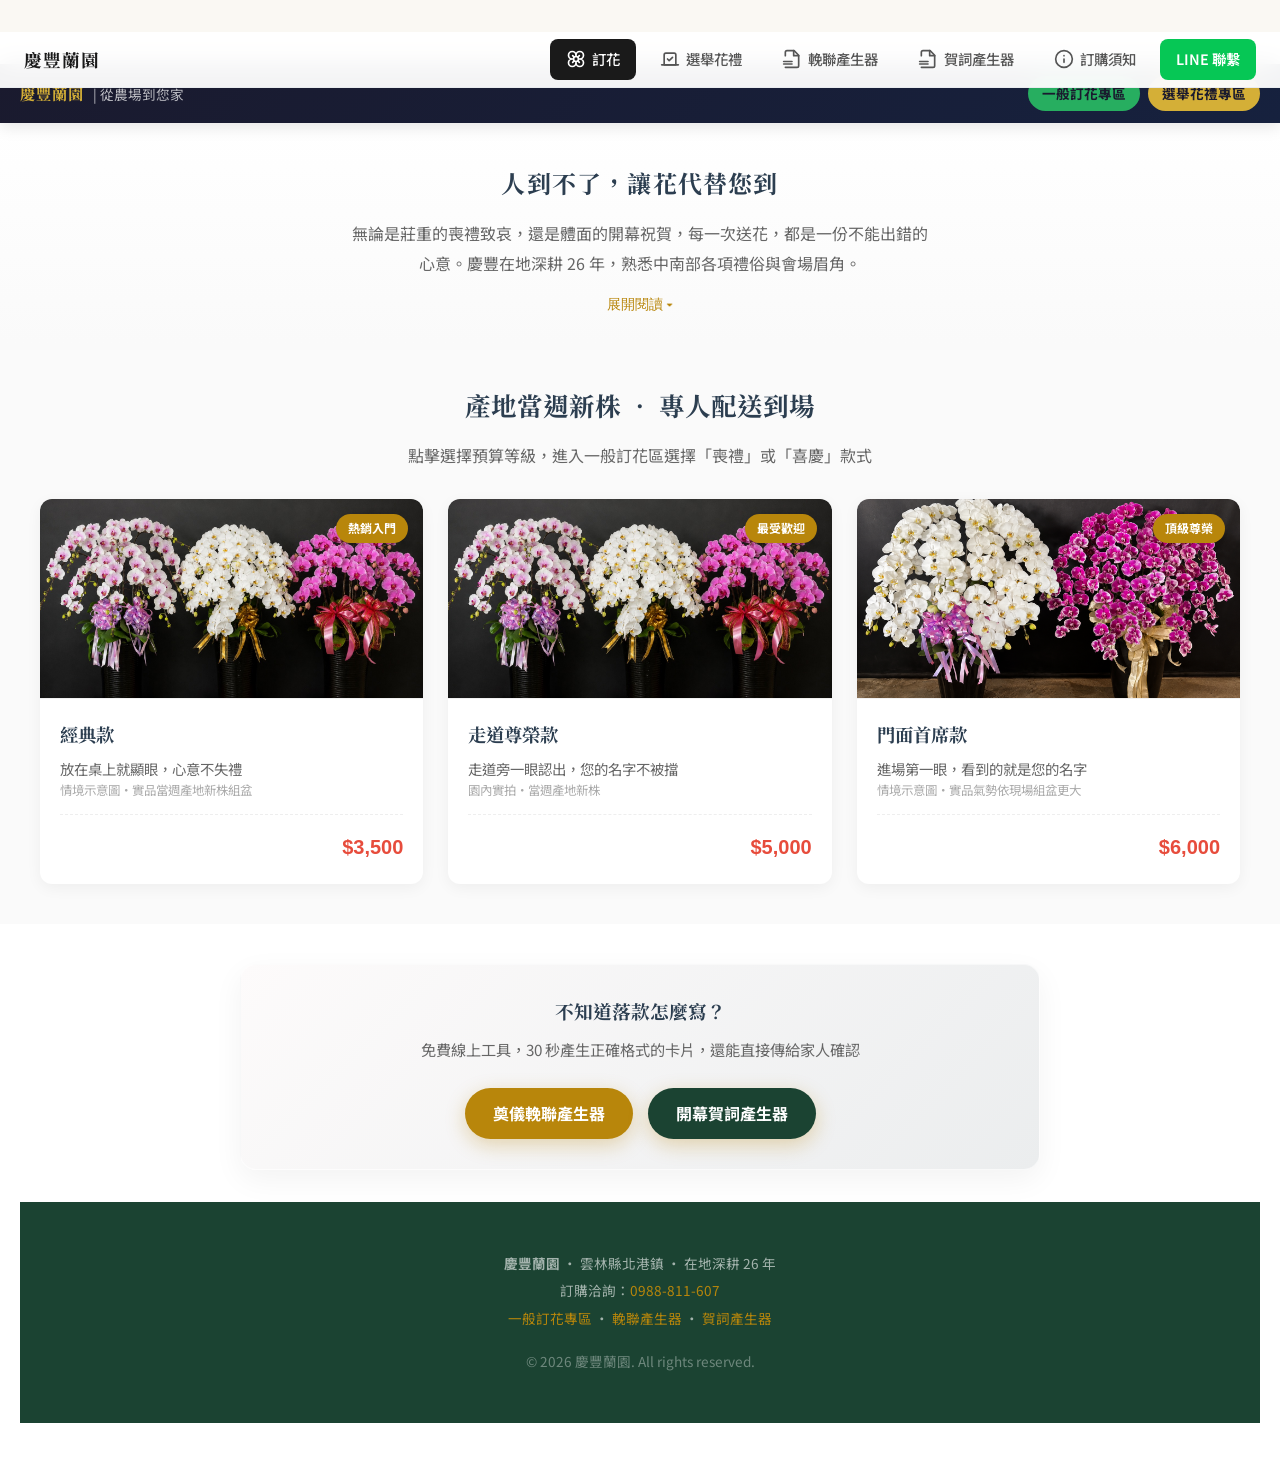
==== commit 331dc928: "Update orchid prices: premium 10000 and other products plus 25 percent" ====
--- a/index.html
+++ b/index.html
@@ -2,6 +2,14 @@
 <html lang="zh-TW">
 
 <head>
+    <!-- Google tag (gtag.js) -->
+    <script async src="https://www.googletagmanager.com/gtag/js?id=G-5CE68EEX3R"></script>
+    <script>
+        window.dataLayer = window.dataLayer || [];
+        function gtag(){dataLayer.push(arguments);}
+        gtag('js', new Date());
+        gtag('config', 'G-5CE68EEX3R');
+    </script>
     <meta charset="UTF-8">
     <meta name="viewport" content="width=device-width, initial-scale=1.0">
     <title>慶豐蘭園 - 雲林北港產地直送 | 開幕誌慶・追思花籃・專業蘭花禮</title>
@@ -482,7 +490,7 @@
         </div>
         <div class="catalog-grid" id="catalog-grid" style="grid-template-columns: repeat(auto-fit, minmax(320px, 1fr));">
             
-            <!-- $2,800 經典款 -->
+            <!-- $3,500 經典款 -->
             <div class="product-card" onclick="location.href='index-v2.html'" style="cursor: pointer;">
                 <img src="images/level10.jpg" alt="蘭花禮 經典款 價位示意" class="product-img-placeholder" style="object-fit:cover;" decoding="async" width="400" height="300" onerror="this.src='images/placeholder.jpg'; this.onerror=null;">
                 <div class="product-info">
@@ -490,11 +498,11 @@
                     <h3 class="product-title">經典款</h3>
                     <p class="product-desc">放在桌上就顯眼，心意不失禮
                         <br><span style="font-size:0.78rem;color:#aaa;">情境示意圖・實品當週產地新株組盆</span></p>
-                    <div class="product-price">$2,800</div>
+                    <div class="product-price">$3,500</div>
                 </div>
             </div>
 
-            <!-- $4,000 走道尊榮款 -->
+            <!-- $5,000 走道尊榮款 -->
             <div class="product-card" onclick="location.href='index-v2.html'" style="cursor: pointer;">
                 <img src="images/level10.jpg" alt="蘭花禮 走道尊榮款 實拍" class="product-img-placeholder" style="object-fit:cover;" decoding="async" width="400" height="300" onerror="this.src='images/placeholder.jpg'; this.onerror=null;">
                 <div class="product-info">
@@ -502,11 +510,11 @@
                     <h3 class="product-title">走道尊榮款</h3>
                     <p class="product-desc">走道旁一眼認出，您的名字不被擋
                         <br><span style="font-size:0.78rem;color:#aaa;">園內實拍・當週產地新株</span></p>
-                    <div class="product-price">$4,000</div>
+                    <div class="product-price">$5,000</div>
                 </div>
             </div>
 
-            <!-- $4,800 門面首席款 -->
+            <!-- $6,000 門面首席款 -->
             <div class="product-card" onclick="location.href='index-v2.html'" style="cursor: pointer;">
                 <img src="images/level12.png" alt="蘭花禮 門面首席款 價位示意" class="product-img-placeholder" style="object-fit:cover;" decoding="async" width="400" height="300" onerror="this.src='images/placeholder.jpg'; this.onerror=null;">
                 <div class="product-info">
@@ -514,7 +522,7 @@
                     <h3 class="product-title">門面首席款</h3>
                     <p class="product-desc">進場第一眼，看到的就是您的名字
                         <br><span style="font-size:0.78rem;color:#aaa;">情境示意圖・實品氣勢依現場組盆更大</span></p>
-                    <div class="product-price">$4,800</div>
+                    <div class="product-price">$6,000</div>
                 </div>
             </div>
 
